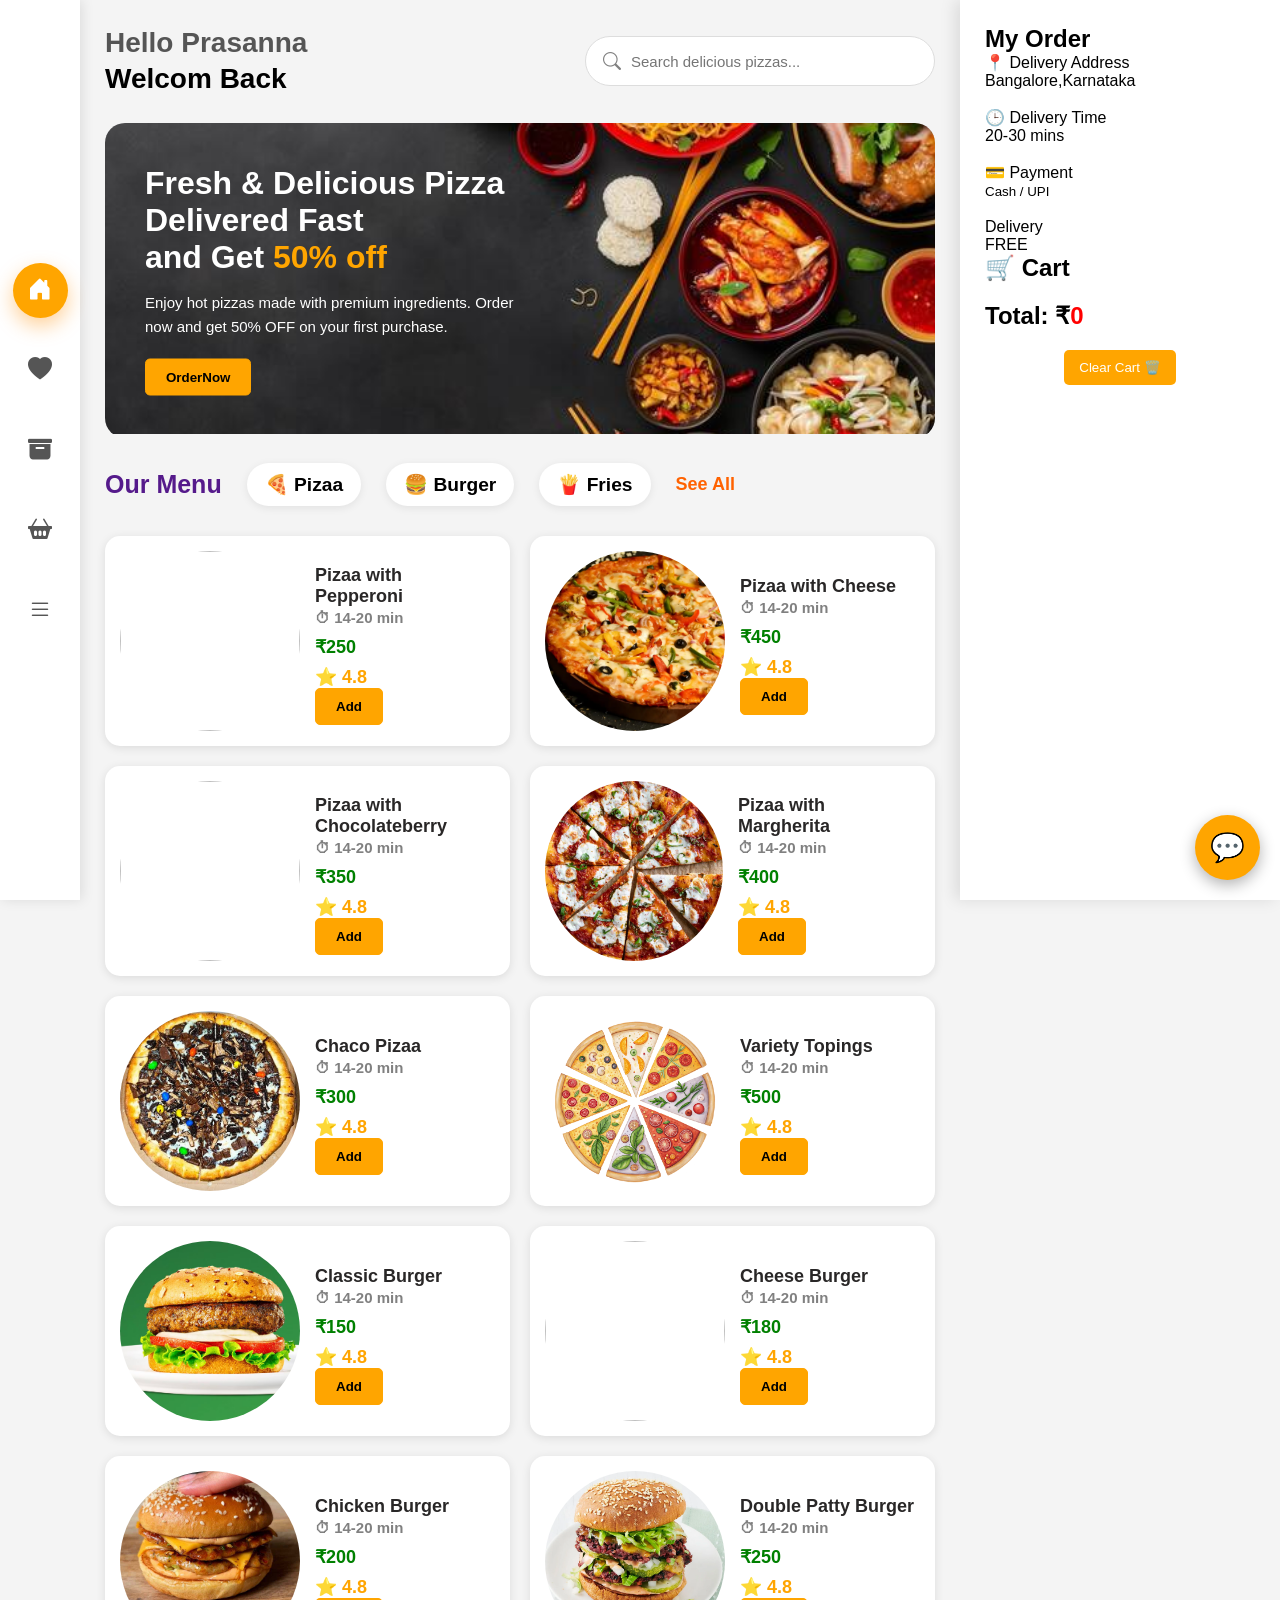
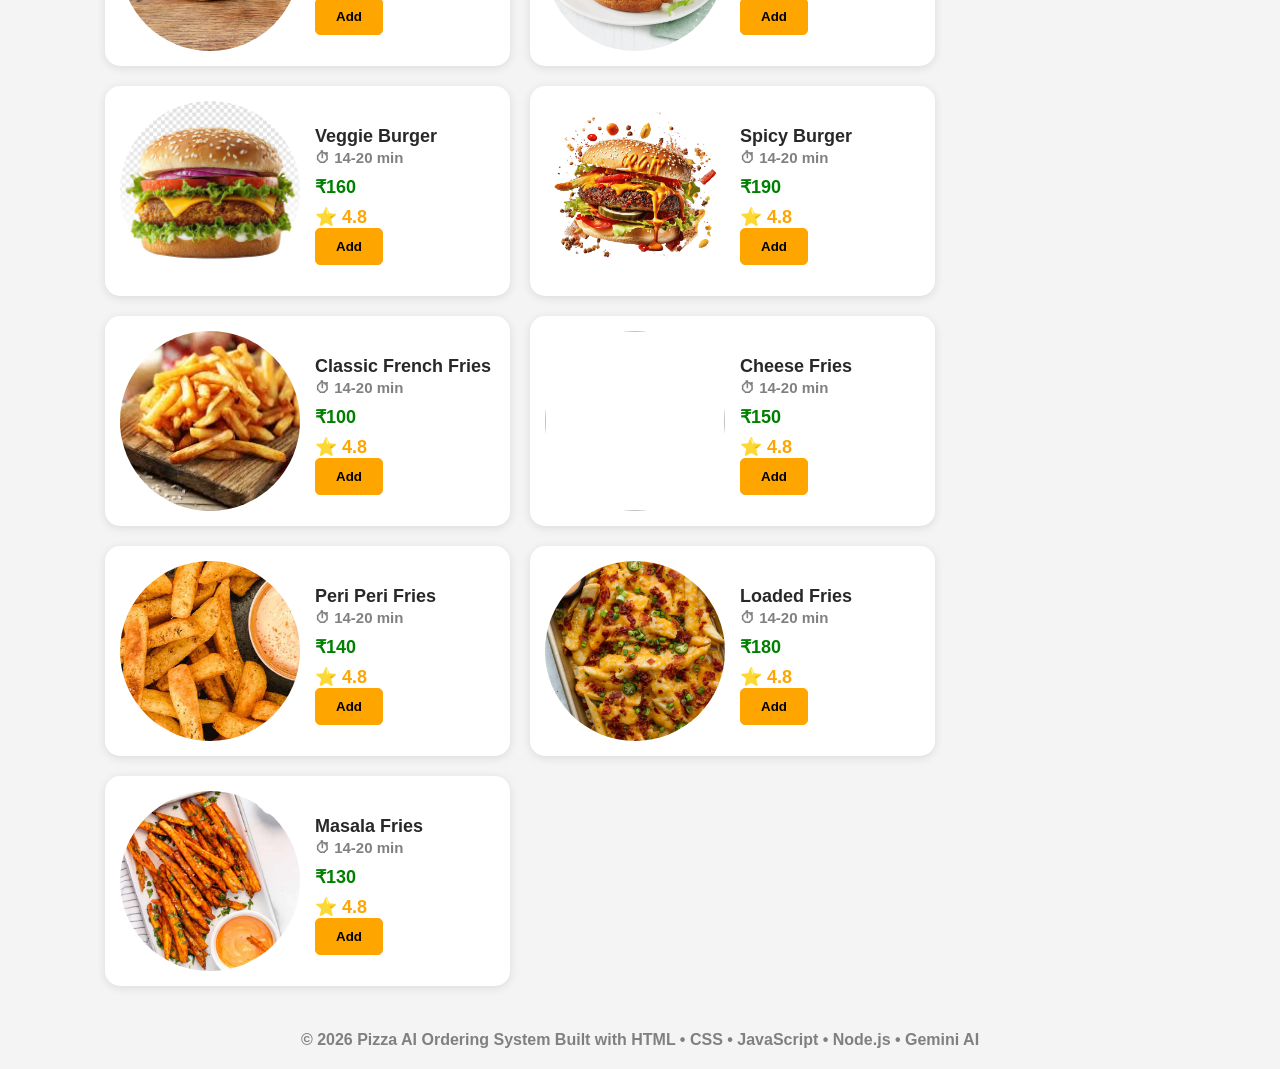
==== index.html @ 6ce07c57 "Rename food.html to index.html" ====
<!DOCTYPE html>
<html lang="en">
<head>
    <meta charset="UTF-8">
    <meta name="viewport" content="width=device-width, initial-scale=1.0">
    <title>Document</title>
    <link rel="stylesheet" href="CSS/food.css">
        <link rel="stylesheet" href="CSS/style.css">
    <link rel="stylesheet" href="https://cdn.jsdelivr.net/npm/bootstrap-icons@1.11.3/font/bootstrap-icons.min.css">
</head>
<body>
     <div class="container">
        <div class="leftsidebar">
<nav>
    <ul>
          <li><a href="#" class="active"><i class="bi bi-house-door-fill"></i></a></li>
         <li><a href="#"><i class="bi bi-heart-fill"></i></a></li>
           <li><a href="#" ><i class="bi bi-archive-fill"></i></a></li>
           <li><a href="#" ><i class="bi bi-basket2-fill"></i></a></li>
             <li><a href="#"><i class="bi bi-list"></i></a></li>
    </ul>
</nav>  
</div>
    <div class="main">
        <div class="content">

            <p class="contenttext">Hello  Prasanna<br>
           <span style="color:black">Welcom Back</span> </p>
           <div class="searchBox">
           <i class="bi bi-search " ></i>
            <input type="text" class="contentsearch" placeholder="Search delicious pizzas...">
        </div> 
        </div>
        <div class="banner">
       <img src="./images/banner.jpg" class="image">
       <div class="imagetextcenter"><h2 class="bannerText">Fresh & Delicious Pizza Delivered Fast<br> 
       and Get <span style="color:orange">50% off</span></h2>
    <p class="bannerTextContent">Enjoy hot pizzas made with premium ingredients.
Order now and get 50% OFF on your first purchase.</p>
<button type="submit" class="bannerButton">OrderNow</button></div>
       </div>
<nav class="mainNav">
     <ul class="mainNavUl">
         <li class="menuTitle"> <a href="">Our Menu</a> </li> 
        <li class="mainNavLi"> <a href="#" onclick="filterCategory('pizaa')">🍕 Pizaa</a> </li> 
        <li class="mainNavLi"> <a href="#" onclick="filterCategory('burger')">🍔 Burger</a> </li> 
        <li class="mainNavLi"> <a href="#" onclick="filterCategory('fries')">🍟 Fries</a> </li> 
        <li class="menuTitleend"> <a href="#"onclick=" showAll()">See All</a> </li> 
    </ul>
</nav>

<div id="cards"></div>

    </div>
    <div class="rightsidebar">
        <h2>My Order</h2>
        <p>📍 Delivery Address</p>
         <p>Bangalore,Karnataka</p><br>
        <p> 🕒 Delivery Time</p>
       <p>20-30 mins</p><br>
         <p>💳 Payment</p>
         <p><small>Cash / UPI</small></p>
         <br>
        <p>Delivery</p> 
        <p>FREE</p>

        <div id="carttext"></div>
        <h2>🛒 Cart</h2>

<ul id="list"></ul>

<h2>Total: ₹<span id="total">0</span></h2>
<div class="clear-container">
    <button class="clear" onclick="clearCart()">
        Clear Cart 🗑️
    </button><br><br>
</div>
    </div>
   </div> 
   <button id="chatToggle">💬</button>

   <div class="chat-container">

        <div class="chat-header">
           Menu AI Assistant
           <p style="font-size:12px">
Ask about menu, prices & orders
</p>
             <button id="closeChat">✖</button>
        </div>

        <div class="chat-box">

            <div class="message ai-message">

              🤖 Pizza AI
            Hello! How can I help you?
            </div>
         <div class="quick-actions">
    <button onclick="quickAsk('Cheapest pizza')">💰 Cheapest Item</button>
    <button onclick="quickAsk('Pizza under 300')">₹ Under 300</button>
    <button onclick="quickAsk('Show menu')">📋 Show Menu</button>
</div>
            <div class="message user-message">
                
            </div>

        </div>

        <div class="chat-input">

            <input
                type="text"
                id="userInput"
                placeholder="Type your message..."
            >

            <button id="sendBtn">
                Send
            </button>

        </div>

    </div>
<footer>

© 2026 Pizza AI Ordering System
Built with HTML • CSS • JavaScript • Node.js • Gemini AI

</footer>
   <script src="food.js"></script>
<script src="script.js"></script>
</body>
</html>
---- CSS/food.css ----
.container{
    display: flex;
       min-height:100vh;

}.leftsidebar{
    position: fixed;
    left: 0;
    top: 0;
    width: 80px;
    height: 100vh;
    background: white;
    box-shadow: 2px 0 12px rgba(0,0,0,.1);
    z-index: 100;
}
.leftsidebar nav{
    width:100%;
    height:100%;
    display:flex;
    justify-content:center;
    align-items:center;
    background:white;
    box-shadow:none;
}
.leftsidebar nav ul{
    list-style:none;
    display:flex;
    flex-direction:column;
    gap:25px;
}
.leftsidebar nav li{
    padding:0;
}
.leftsidebar nav li a{
    width:55px;
    height:55px;

    display:flex;
    justify-content:center;
    align-items:center;

    border-radius:50%;

    color:#555;
    font-size:24px;

    text-decoration:none;

    transition:.3s;
}
.leftsidebar nav li a:hover{
    background:orange;
    color:white;
    transform:scale(1.12);
}
.leftsidebar nav li a.active{
    background:orange;
    color:white;
    box-shadow:0 8px 20px rgba(255,140,0,.4);
}

.content{
    display:flex;
    justify-content:space-between;
    align-items:center;
    margin-bottom:25px;
    gap:20px;
}
.contenttext{
    font-size:28px;
    font-weight:bold;
    color:#555;
    line-height:1.3;
}
.searchBox{
    position:relative;
    width:350px;
    flex-shrink:0;
}
.searchBox i{
    position:absolute;
    left:18px;
    top:50%;
    transform:translateY(-50%);
    color:gray;
    font-size:18px;
}
.contentsearch:focus{
    border-color:orange;
    box-shadow:0 0 10px rgba(255,165,0,.3);
}   
.contentsearch{
    width:100%;
    height:50px;

    padding-left:45px;
    padding-right:15px;

    border:1px solid #ddd;
    border-radius:30px;

    outline:none;
    font-size:15px;

    background:#fff;
}
.image{

    width:100%;

    aspect-ratio:16/6;

    object-fit:cover;

}
.imagetextcenter{
  
 position: absolute;
    top: 50%;
    left: 40px;
    transform: translateY(-50%);
    color: white;
    max-width: 45%;
}
.banner{
 position:relative;
    overflow:hidden;
    border-radius:20px;
}
   .bannerText
   {
    font-size: 32px;
    font-weight: bold;
    margin-bottom: 15px;
   }
   .bannerTextContent{
    font-size: 15px;
    line-height: 1.6;
    margin-bottom: 20px;
}
.bannerButton{
background-color: orange;
color: black;
border: 1px solid orange;
border-radius: 5px;
  padding: 10px 20px;
    cursor: pointer;
    font-weight: bold;
}
.mainNav{
    margin-top:25px;
}

.mainNavUl{
    display:flex;
    align-items:center;
    gap:25px;
    padding:0;
    margin:0;
    list-style:none;
    
}

.mainNavLi{
    background:white;
    padding:10px 18px;
    border-radius:25px;
    box-shadow:0 2px 8px rgba(0,0,0,.08);
}
.mainNavLi a{
    text-decoration:none;
    color:black;
    font-weight:bold;
    font-size: larger;
}
.menuTitle a{
    text-decoration: none;
    font-size: 25px;
    font-weight: bold;
    font-family: 'Franklin Gothic Medium', 'Arial Narrow', Arial, sans-serif;
}
.menuTitleend a{
    text-decoration: none;
    font-size: large;
    font-weight: bold;
    color: #ff6200;
}
#cards{
        display:grid;
grid-template-columns:repeat(auto-fit,minmax(280px,1fr));
    gap:20px;
    margin-top:30px;
}


 .card{
    display:flex;
    align-items:center;
    gap:15px;

    background:white;
    border-radius:15px;
    padding:15px;

    box-shadow:0 2px 10px rgba(0,0,0,.1);
}
.card{

transition:.3s;

cursor:pointer;

}
.card:hover{

transform:translateY(-6px);

box-shadow:0 10px 25px rgba(0,0,0,.15);

}
#cards :hover{
    background-color: whitesmoke;
}

  .cardImg{
    width: 180px;
    height:180px;
    border-radius:50%;
    object-fit:cover;
}
.cardContent h3{
    margin:0;
    font-size:18px;
}

.cardContent p{
    margin-top:8px;
    color:rgb(41, 39, 39);
    font-weight:bold;
    font-size: large;
}
.add{
    background-color: orange;
color: black;
border: 1px solid orange;
border-radius: 5px;
  padding: 10px 20px;
    cursor: pointer;
    font-weight: bold;
}
ul{
    list-style: none;
}
.rightsidebar{
    position:fixed;
    top:0;
    right:0;

    width:320px;
    height:100vh;

    background:#fff;
    padding:25px;

    overflow-y:auto;

    box-shadow:-5px 0 15px rgba(0,0,0,.1);

    z-index:100;
}
.main{
    flex:1;
    padding:25px;
  margin-right:320px;

  margin-left:80px;
}
#list{
    margin-top:30px;
    background:white;
    padding:15px;
    border-radius:10px;
}

#list li{
    margin:10px 0;
    text-align: center;
}
#list{
    list-style:none;
    padding:0;
    max-width:600px;
    margin:20px auto;
}

.cart-item{
    display:flex;
    justify-content:space-between;
    align-items:center;
    background:white;
    padding:15px;
    margin-bottom:10px;
    border-radius:10px;
    box-shadow:0 2px 8px rgba(0,0,0,0.15);
}

.cart-item button{
    background:red;
    color:white;
    border:none;
    padding:8px 12px;
    border-radius:5px;
    cursor:pointer;
}
.add:hover,
.bannerButton:hover,
.clear:hover{

background:#ff7b00;

transform:scale(1.05);

transition:.3s;

}

.cart-item button:hover{
    background:darkred;
}

#total{
    color:red;
    font-size:24px;
}

.clear {
    background:orange;
    color:white;
    border:none;
    padding:10px 15px;
    border-radius:5px;
    cursor:pointer;
}
.clear-container{
    text-align:center;
    margin-top:20px;
}
.empty-cart{
    text-align:center;
    color:gray;
    font-size:18px;
    padding:20px;
}
.cart-item button #qty{
    color: black;
  background-color: #f4f4f4;
}
.card img{

transition:.3s;

}

.card:hover img{

transform:scale(1.08);

}
footer{

text-align:center;

padding:20px;

font-weight:bold;

color:gray;

}
@media (max-width:768px){

    .container{
        flex-direction:column;
    }
    

  .leftsidebar,
.rightsidebar{
    position:static;
    width:100%;
    height:auto;
    box-shadow:none;

}
.rightsidebar{
 height:auto;
    min-height:auto;
    padding:20px;
}
.main{
    margin:0;
    width:100%;
    padding:15px;
}

    .leftsidebar nav{
        width:100%;
         display:block;
   
    }

    .leftsidebar nav ul{
        flex-direction:row;
        justify-content:center;
        flex-wrap:wrap;
        margin:20px 0;
    }

    .leftsidebar nav li{
        padding:10px;
        font-size:22px;
    }

    .content{
        flex-direction:column;
        align-items:flex-start;
        gap:15px;
    }

    .searchBox{
        width:100%;
    }

    .contentsearch{
        width:100%;
    }

    .bannerText{
        font-size:22px;
    }

    .bannerTextContent{
        font-size:13px;
    }

    .imagetextcenter{
        max-width:80%;
        left:20px;
    }

    .mainNavUl{
        flex-wrap:wrap;
        gap:10px;
    }

    #cards{
        grid-template-columns:1fr;
    }

    .cardImg{
        width:100px;
        height:100px;
    }

    .cart-item{
        flex-direction:column;
        align-items:flex-start;
        gap:10px;
    }
    .clear-container{
    display:flex;
    justify-content:center;
    margin-top:20px;
}
    footer{
    margin-top:30px;
    padding:20px 10px;
    text-align:center;
    font-size:14px;
}
}
---- CSS/style.css ----
*{
    margin:0;
    padding:0;
    box-sizing:border-box;
}

body{
    margin:0;
    font-family:Arial,sans-serif;
    background:#f4f4f4;
}

.chat-container{
    display:none;
    position:fixed;

    bottom:90px;
    right:20px;

    width:300px;
    max-width:95vw;

    height:550px;
    max-height:80vh;

    display:flex;
    flex-direction:column;

    overflow:hidden;

    background:white;

    border-radius:15px;

    box-shadow:0 8px 25px rgba(0,0,0,.2);

    display:none;

    z-index:1000;
}

.chat-header{

    background:orange;

    color:white;

    padding:15px;

    display:flex;

    justify-content:space-between;

    align-items:center;

    font-size:18px;

    font-weight:bold;
}

.chat-box{
    flex:1;

    padding:15px;

    overflow-y:auto;

    background:#fafafa;
}

.message{
    padding:14px;
margin:12px;
    margin-bottom:10px;

    border-radius:10px;

    width:fit-content;

    max-width:80%;
}

.ai-message{

    background:#ececec;

    color:#333;

    border-radius:15px 15px 15px 5px;
}

.user-message{

    background:orange;

    color:white;

    border-radius:15px 15px 5px 15px;

    margin-left:auto;
}
.chat-input{

    display:flex;

    gap:10px;

    padding:12px;

    background:white;

    border-top:1px solid #ddd;
}
.chat-input input{

    flex:1;

    border:1px solid #ddd;

    border-radius:20px;

    padding:12px 15px;

    outline:none;
}

.chat-input button{

    background:linear-gradient(45deg,#ff9800,#ff5722);

    color:white;

    border:none;

    border-radius:20px;

    padding:0 20px;

    cursor:pointer;
}
.typing {
    display: flex;
    gap: 5px;
    align-items: center;
}

.typing span {
    width: 8px;
    height: 8px;
    background-color: gray;
    border-radius: 50%;
    display: inline-block;
}
.typing span{
    animation: bounce 1s infinite;
}
.typing span:nth-child(2){
    animation-delay:0.2s;
}

.typing span:nth-child(3){
    animation-delay:0.4s;
}
#chatToggle{
    position: fixed;
    bottom: 20px;
    right: 20px;
    width: 65px;
    height: 65px;
    border: none;
    border-radius: 50%;
    background: orange;
    color: white;
    font-size: 28px;
    cursor: pointer;
    box-shadow: 0 5px 15px rgba(0,0,0,.3);
    z-index: 999;
}
#chatToggle{

animation:float 2s infinite;

}

@keyframes float{

0%{transform:translateY(0);}

50%{transform:translateY(-8px);}

100%{transform:translateY(0);}

}

#chatToggle:hover{
    transform: scale(1.1);
}
#closeChat{
    background:none;
    border:none;
    color:white;
    font-size:18px;
    cursor:pointer;
}
.quick-actions{
    display:flex;
    flex-wrap:wrap;
    gap:8px;
    margin:10px 0;
}

.quick-actions button{
    background:#fff4e5;
    border:none;
    padding:8px 12px;
    border-radius:20px;
    cursor:pointer;
    font-size:13px;
}

.quick-actions button:hover{
    background:orange;
    color:white;
}
@keyframes bounce{

    0%{
        transform: translateY(0);
    }

    50%{
        transform: translateY(-5px);
    }

    100%{
        transform: translateY(0);
    }

}
@media(max-width:768px){

.chat-container{

    width:95%;

    height:70vh;

    right:2.5%;

    bottom:80px;
}

}
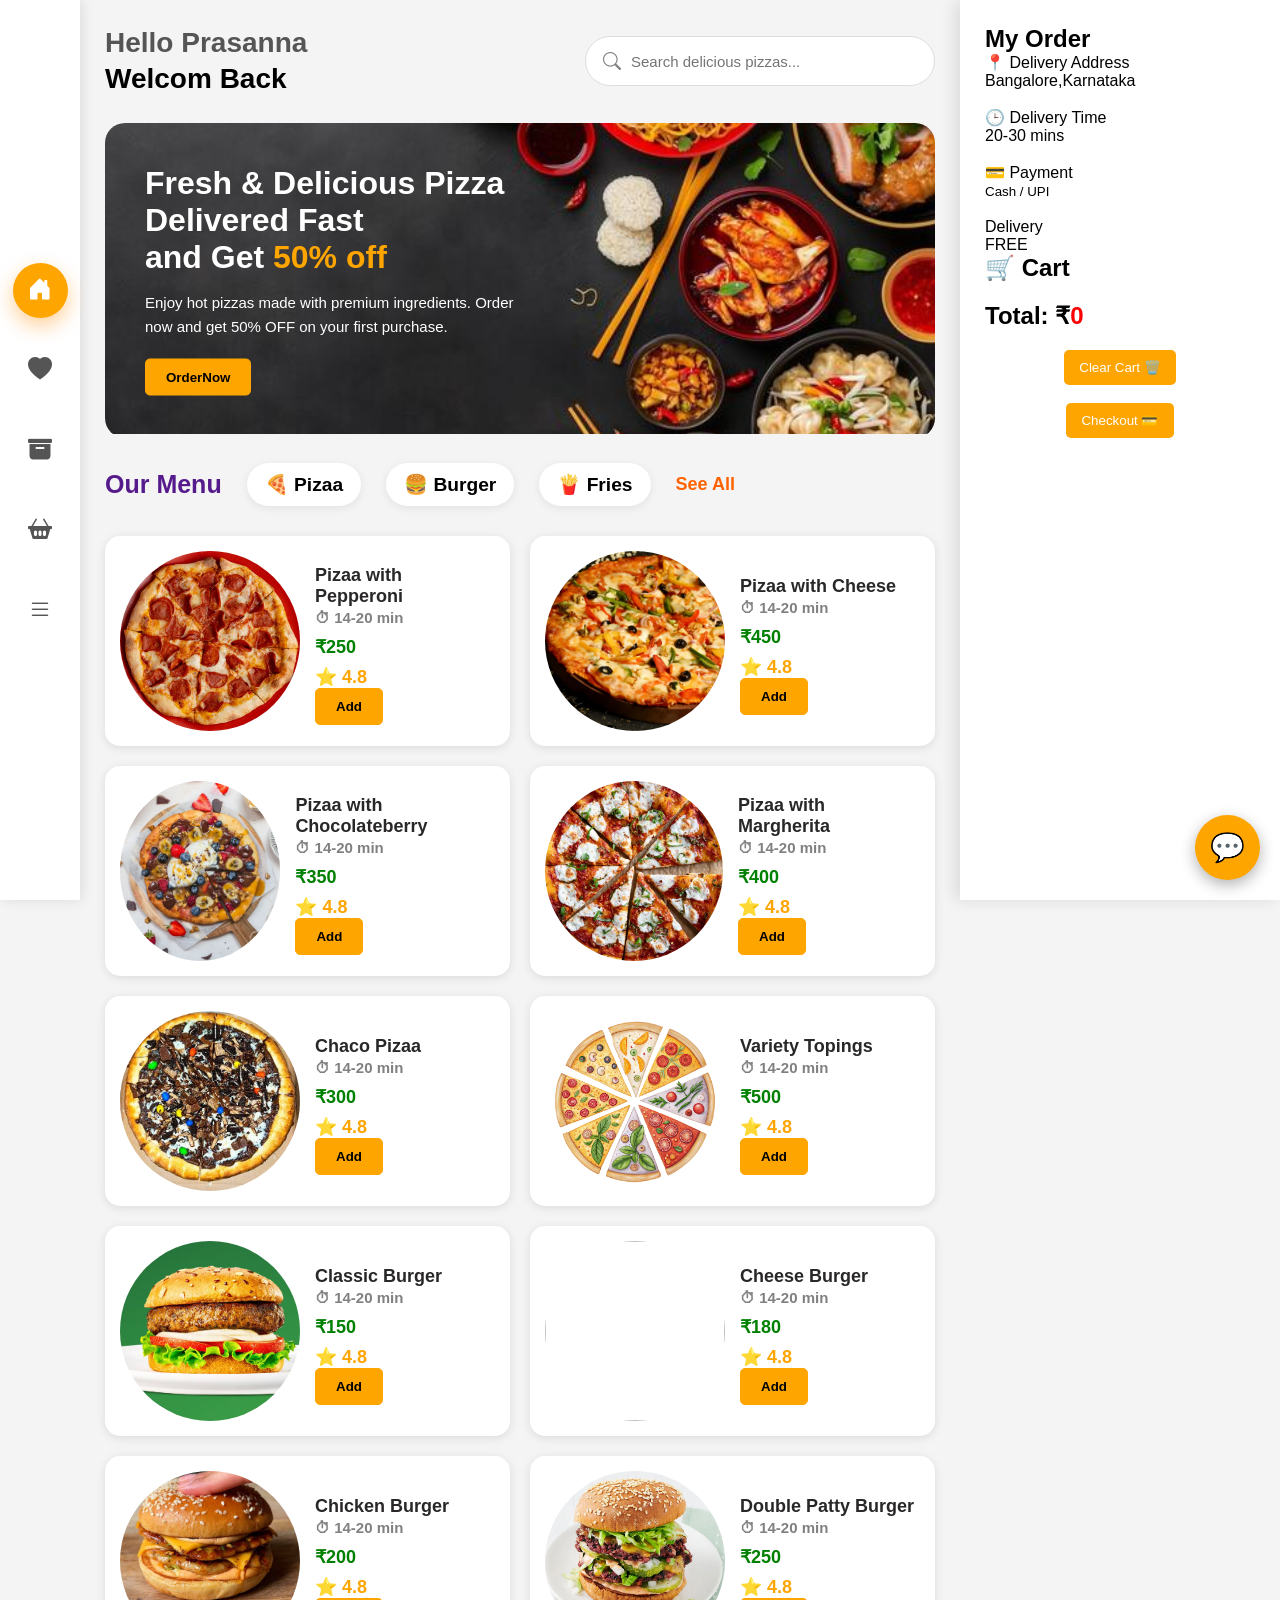
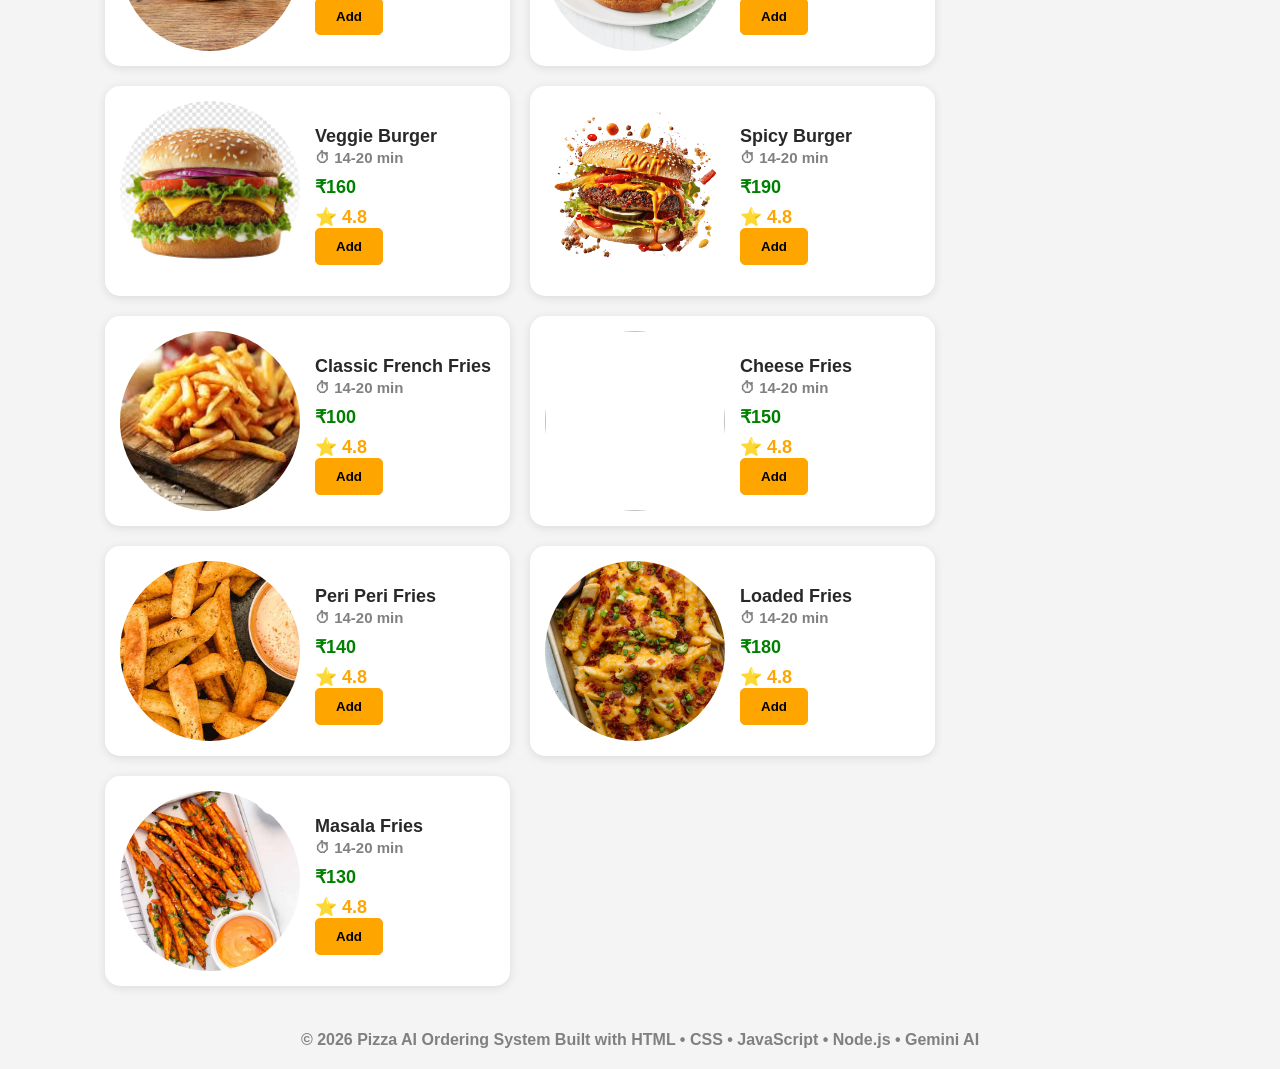
==== commit 7a34d105: "Add checkout and Razorpay payment" ====
--- a/index.html
+++ b/index.html
@@ -74,6 +74,9 @@
     <button class="clear" onclick="clearCart()">
         Clear Cart 🗑️
     </button><br><br>
+       <button class="checkout" onclick="checkout()">
+        Checkout 💳
+    </button>
 </div>
     </div>
    </div> 
--- a/CSS/food.css
+++ b/CSS/food.css
@@ -332,7 +332,7 @@
     font-size:24px;
 }
 
-.clear {
+.clear,.checkout {
     background:orange;
     color:white;
     border:none;
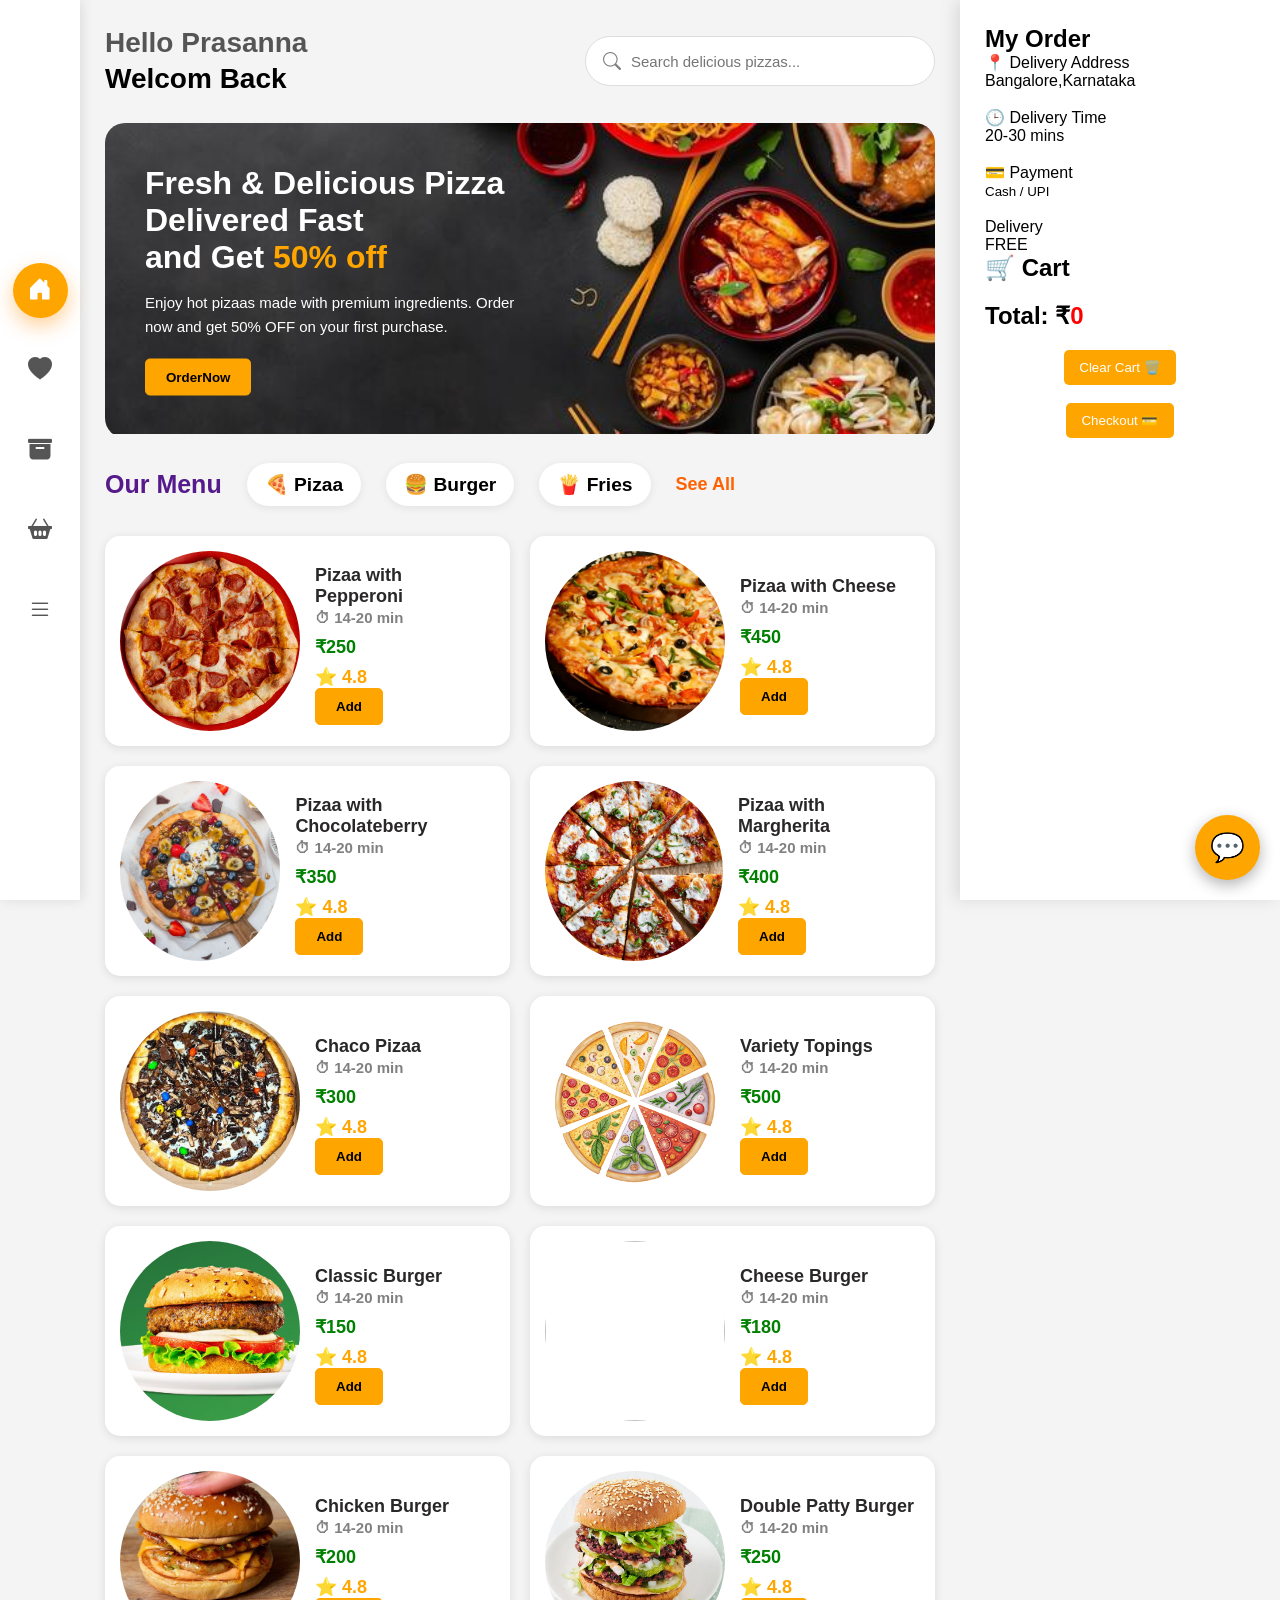
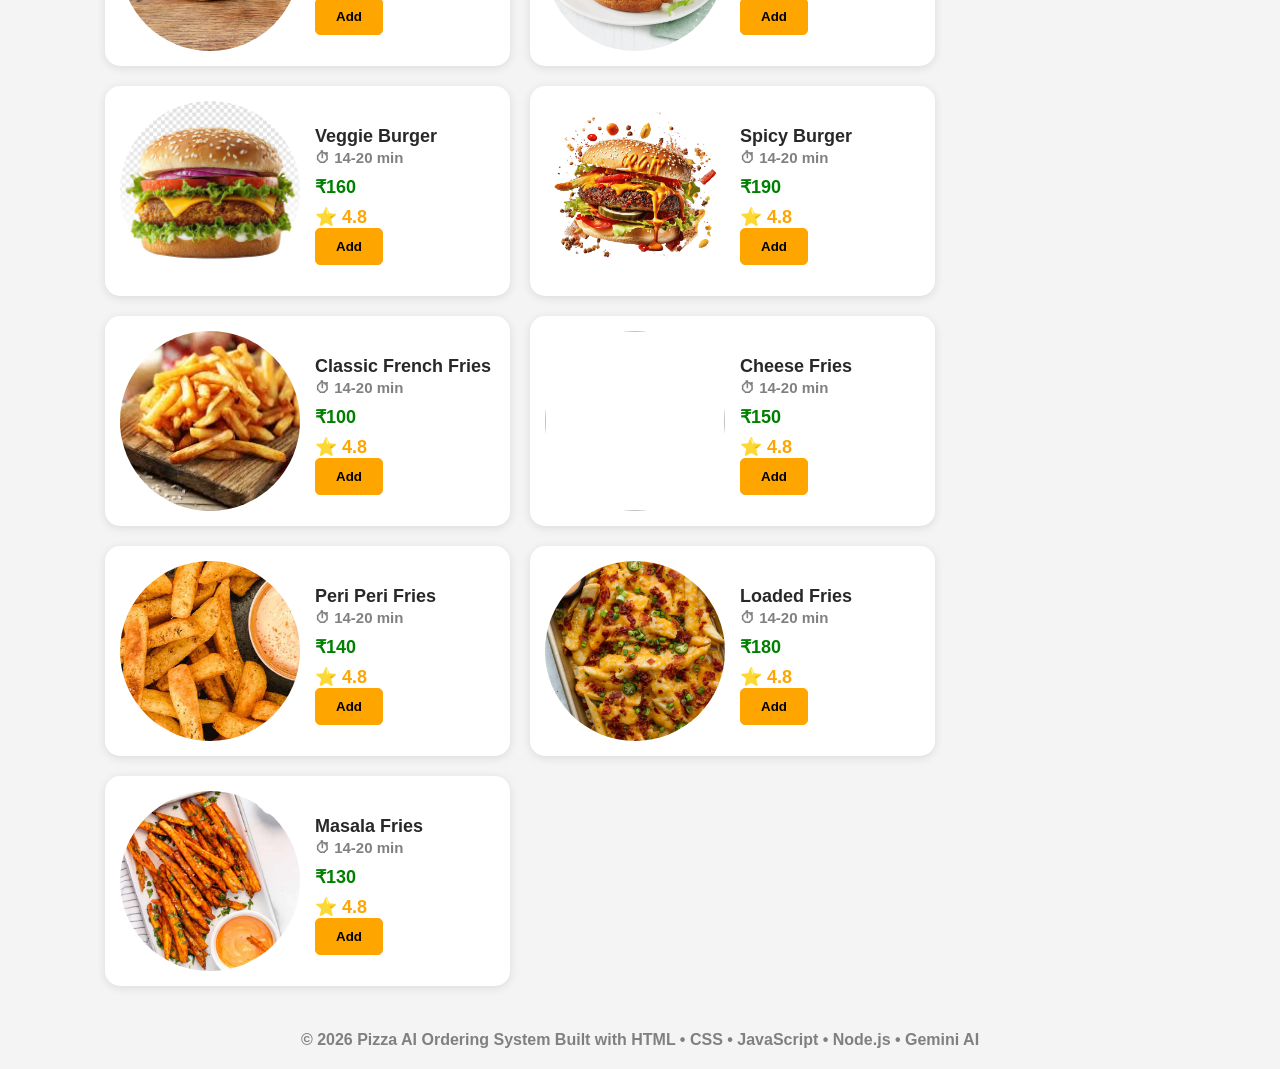
==== commit 0453d4a9: "Update frontend and checkout UI" ====
--- a/index.html
+++ b/index.html
@@ -35,7 +35,7 @@
        <img src="./images/banner.jpg" class="image">
        <div class="imagetextcenter"><h2 class="bannerText">Fresh & Delicious Pizza Delivered Fast<br> 
        and Get <span style="color:orange">50% off</span></h2>
-    <p class="bannerTextContent">Enjoy hot pizzas made with premium ingredients.
+    <p class="bannerTextContent">Enjoy hot pizaas made with premium ingredients.
 Order now and get 50% OFF on your first purchase.</p>
 <button type="submit" class="bannerButton">OrderNow</button></div>
        </div>
@@ -100,8 +100,8 @@
             Hello! How can I help you?
             </div>
          <div class="quick-actions">
-    <button onclick="quickAsk('Cheapest pizza')">💰 Cheapest Item</button>
-    <button onclick="quickAsk('Pizza under 300')">₹ Under 300</button>
+    <button onclick="quickAsk('Cheapest pizaa')">💰 Cheapest Item</button>
+    <button onclick="quickAsk('Pizaa under 300')">₹ Under 300</button>
     <button onclick="quickAsk('Show menu')">📋 Show Menu</button>
 </div>
             <div class="message user-message">
--- a/CSS/style.css
+++ b/CSS/style.css
@@ -10,33 +10,27 @@
     background:#f4f4f4;
 }
 
-.chat-container{
-    display:none;
-    position:fixed;
-
-    bottom:90px;
-    right:20px;
-
-    width:300px;
-    max-width:95vw;
-
-    height:550px;
-    max-height:80vh;
-
-    display:flex;
-    flex-direction:column;
-
-    overflow:hidden;
-
-    background:white;
-
-    border-radius:15px;
-
-    box-shadow:0 8px 25px rgba(0,0,0,.2);
-
-    display:none;
-
-    z-index:1000;
+.chat-container {
+    position: fixed;
+    bottom: 90px;
+    right: 340px;
+
+    width: 280px;
+    max-width: 280px;
+
+    height: 550px;
+    max-height: 80vh;
+
+    display: none;
+    flex-direction: column;
+
+    overflow: hidden;
+    background: white;
+    border-radius: 15px;
+
+    box-shadow: 0 8px 25px rgba(0,0,0,.2);
+
+    z-index: 1000;
 }
 
 .chat-header{
@@ -161,19 +155,25 @@
 .typing span:nth-child(3){
     animation-delay:0.4s;
 }
-#chatToggle{
+#chatToggle {
     position: fixed;
     bottom: 20px;
     right: 20px;
+
     width: 65px;
     height: 65px;
+
     border: none;
     border-radius: 50%;
+
     background: orange;
     color: white;
+
     font-size: 28px;
     cursor: pointer;
+
     box-shadow: 0 5px 15px rgba(0,0,0,.3);
+
     z-index: 999;
 }
 #chatToggle{
@@ -237,17 +237,181 @@
     }
 
 }
-@media(max-width:768px){
-
-.chat-container{
-
-    width:95%;
-
-    height:70vh;
-
-    right:2.5%;
-
-    bottom:80px;
-}
-
+/* ============================= */
+/* TABLET / SMALL DESKTOP */
+/* ============================= */
+
+@media (max-width: 1100px) and (min-width: 769px) {
+
+    .rightsidebar {
+        width: 260px;
+        padding: 20px;
+    }
+
+    .main {
+        margin-left: 80px;
+        margin-right: 260px;
+        padding: 20px;
+    }
+
+    .chat-container {
+        width: 260px;
+        max-width: 260px;
+
+        right: 280px;
+        bottom: 90px;
+
+        height: 500px;
+    }
+
+    .content {
+        flex-direction: column;
+        align-items: flex-start;
+    }
+
+    .searchBox {
+        width: 100%;
+    }
+
+    #cards {
+        grid-template-columns: repeat(1, 1fr);
+    }
+
+    .cardImg {
+        width: 140px;
+        height: 140px;
+    }
+}
+
+
+/* ============================= */
+/* MOBILE */
+/* ============================= */
+
+@media (max-width: 768px) {
+
+    .container {
+        flex-direction: column;
+    }
+
+    .leftsidebar {
+        position: static;
+        width: 100%;
+        height: auto;
+        box-shadow: none;
+    }
+
+    .leftsidebar nav {
+        width: 100%;
+        height: auto;
+        display: block;
+    }
+
+    .leftsidebar nav ul {
+        flex-direction: row;
+        justify-content: center;
+        flex-wrap: wrap;
+        gap: 10px;
+        margin: 15px 0;
+    }
+
+    .leftsidebar nav li {
+        padding: 5px;
+    }
+
+    .main {
+        margin: 0;
+        width: 100%;
+        padding: 15px;
+    }
+
+    /* CART STAYS VISIBLE */
+    .rightsidebar {
+        position: static;
+
+        width: 100%;
+        height: auto;
+        min-height: auto;
+
+        padding: 20px;
+
+        box-shadow: none;
+    }
+
+    .content {
+        flex-direction: column;
+        align-items: flex-start;
+        gap: 15px;
+    }
+
+    .searchBox {
+        width: 100%;
+    }
+
+    .contentsearch {
+        width: 100%;
+    }
+
+    .bannerText {
+        font-size: 22px;
+    }
+
+    .bannerTextContent {
+        font-size: 13px;
+    }
+
+    .imagetextcenter {
+        max-width: 80%;
+        left: 20px;
+    }
+
+    .mainNavUl {
+        flex-wrap: wrap;
+        gap: 10px;
+    }
+
+    #cards {
+        grid-template-columns: 1fr;
+    }
+
+    .cardImg {
+        width: 100px;
+        height: 100px;
+    }
+
+    .cart-item {
+        flex-direction: column;
+        align-items: flex-start;
+        gap: 10px;
+    }
+
+    .clear-container {
+        display: flex;
+        justify-content: center;
+        margin-top: 20px;
+    }
+
+    /* CHATBOT ON MOBILE */
+    .chat-container {
+        width: 92%;
+        max-width: 92%;
+
+        height: 70vh;
+        max-height: 70vh;
+
+        right: 4%;
+        bottom: 80px;
+    }
+
+    #chatToggle {
+        right: 20px;
+        bottom: 20px;
+    }
+
+    footer {
+        margin-top: 30px;
+        padding: 20px 10px;
+        text-align: center;
+        font-size: 14px;
+    }
 }
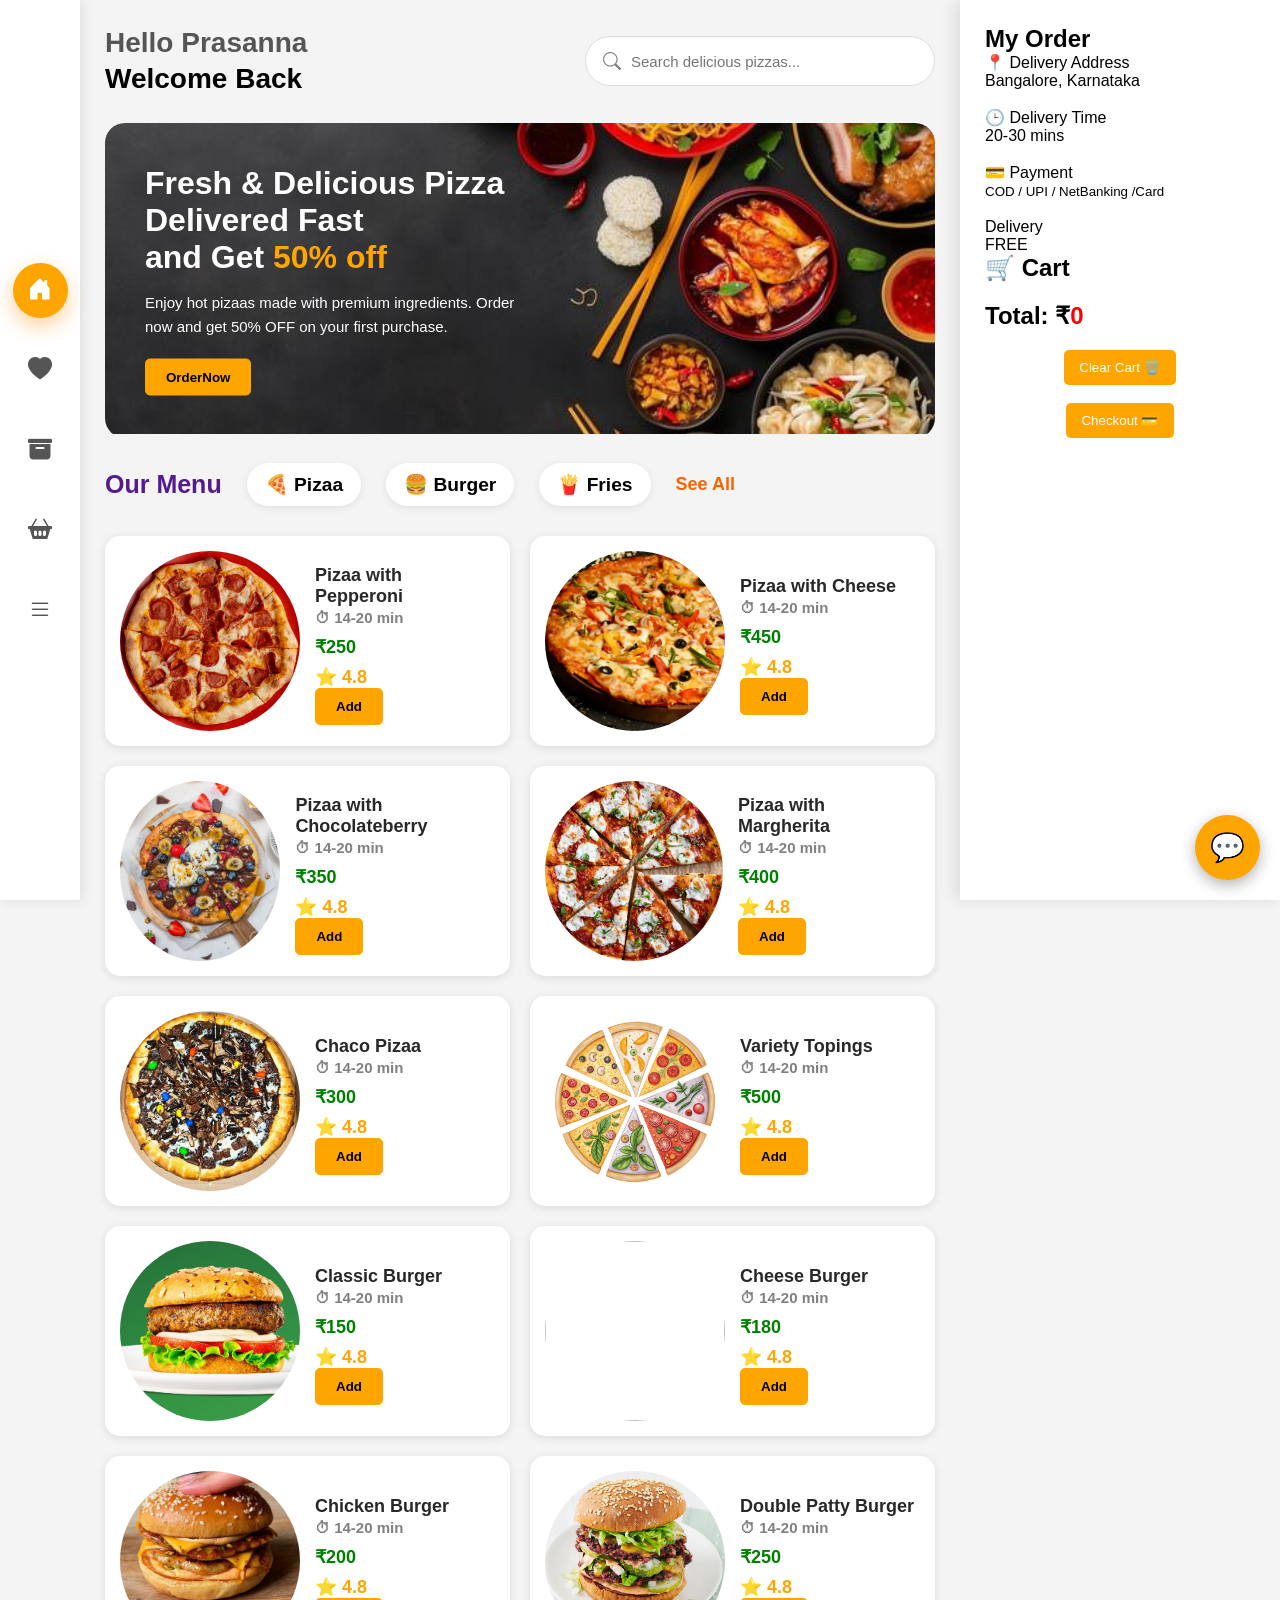
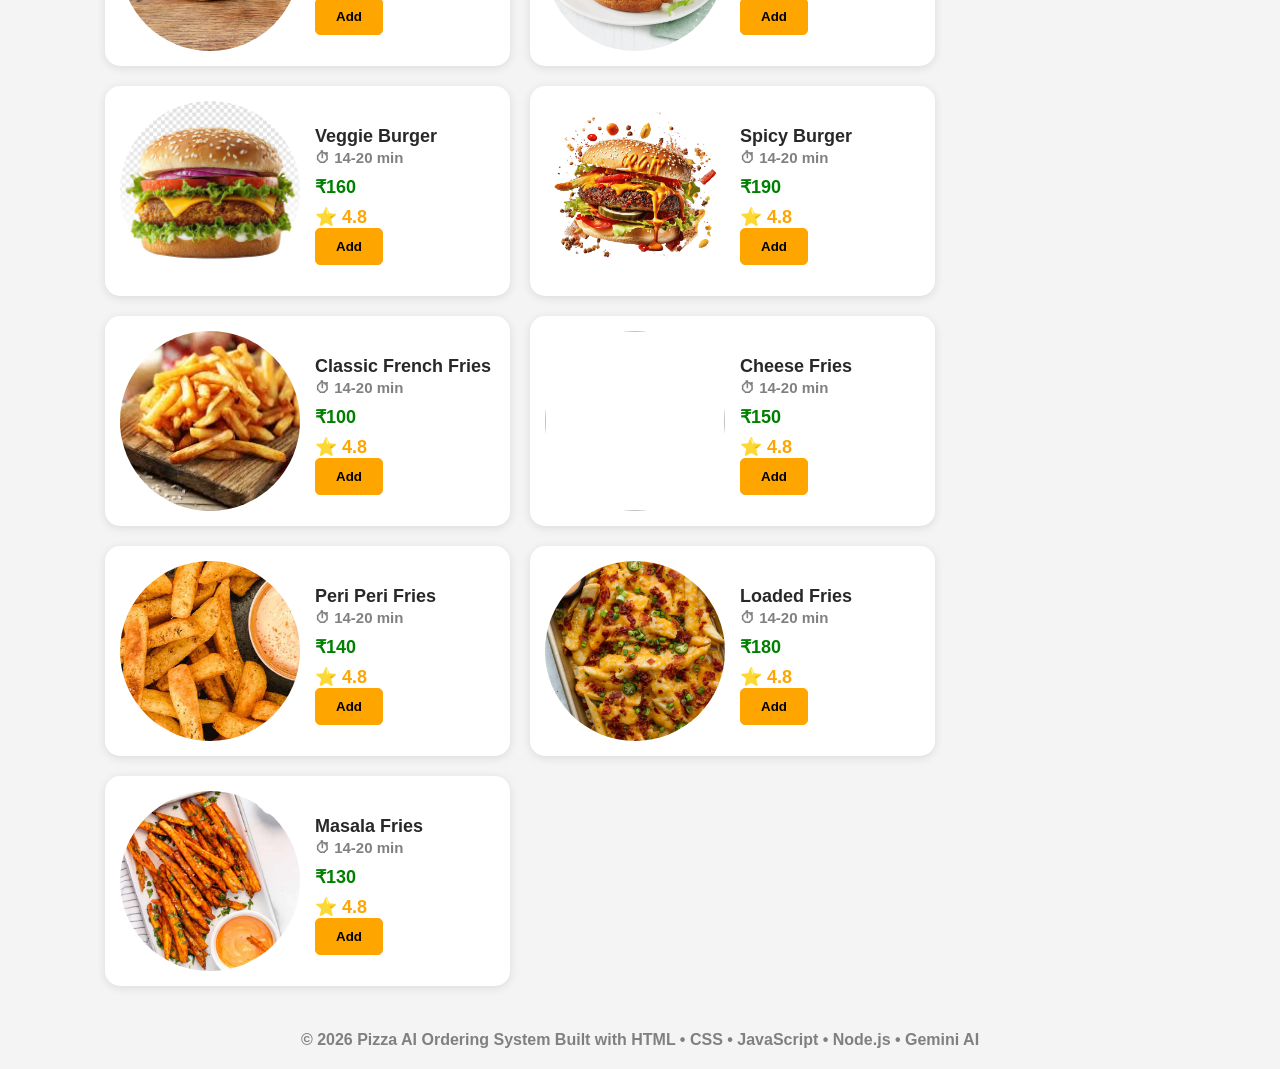
==== commit 12a431a8: "Update frontend and checkout UI" ====
--- a/index.html
+++ b/index.html
@@ -25,7 +25,7 @@
         <div class="content">
 
             <p class="contenttext">Hello  Prasanna<br>
-           <span style="color:black">Welcom Back</span> </p>
+           <span style="color:black">Welcome Back</span> </p>
            <div class="searchBox">
            <i class="bi bi-search " ></i>
             <input type="text" class="contentsearch" placeholder="Search delicious pizzas...">
@@ -55,11 +55,11 @@
     <div class="rightsidebar">
         <h2>My Order</h2>
         <p>📍 Delivery Address</p>
-         <p>Bangalore,Karnataka</p><br>
+         <p>Bangalore, Karnataka</p><br>
         <p> 🕒 Delivery Time</p>
        <p>20-30 mins</p><br>
          <p>💳 Payment</p>
-         <p><small>Cash / UPI</small></p>
+         <p><small>COD / UPI / NetBanking /Card</small></p>
          <br>
         <p>Delivery</p> 
         <p>FREE</p>
